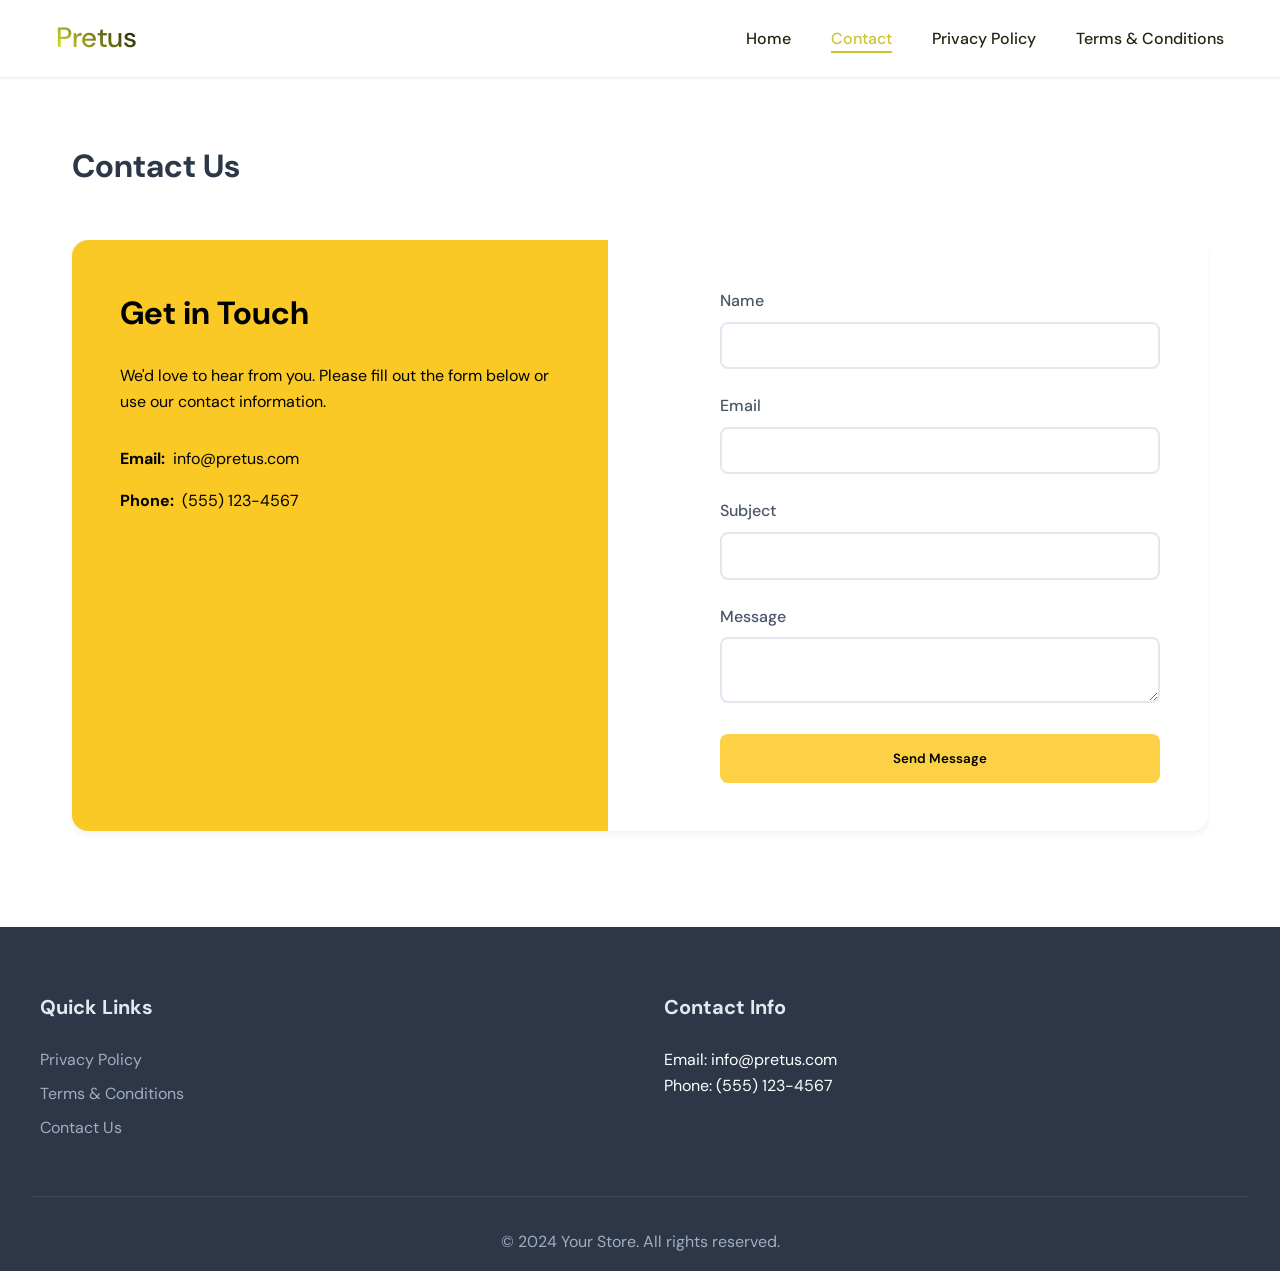
==== contact.html @ 559e8fcd "first commit" ====
<!DOCTYPE html>
<html lang="en">

<head>
    <meta charset="UTF-8">
    <meta name="viewport" content="width=device-width, initial-scale=1.0">
    <link href="https://fonts.googleapis.com/css2?family=DM+Sans:wght@400;500;700&display=swap" rel="stylesheet">
    <title>Contact Us - Pretus</title>
    <link rel="stylesheet" href="style.css">
    <link rel="icon" type="image/x-icon" href="/assests/favicon.png">
    <style>
        .gradient-text {
            background: linear-gradient(45deg, rgb(233, 239, 44), rgb(10, 10, 2));
            -webkit-background-clip: text;
            /* Clip the background to the text */
            -webkit-text-fill-color: transparent;
            /* Make the text transparent */
            background-clip: text;
            /* Standard property for modern browsers */
            text-fill-color: transparent;
            /* Standard property for modern browsers */
        }
    </style>
</head>

<body class="contact-page">
    <header>
        <nav>
            <div class="logo">
                <a href="index.html" class="gradient-text">Pretus</a> <!-- Make the logo text clickable -->
            </div>
            <ul>
                <li><a href="index.html" data-page="home-page">Home</a></li>
                <li><a href="contact.html" data-page="contact-page">Contact</a></li>
                <li><a href="privacy.html" data-page="privacy-page">Privacy Policy</a></li>
                <li><a href="terms.html" data-page="terms-page">Terms & Conditions</a></li>
            </ul>
        </nav>
    </header>

    <div class="contact-container">
        <h1>Contact Us</h1>
        <div class="contact-content">
            <div class="contact-info">
                <h2>Get in Touch</h2>
                <p>We'd love to hear from you. Please fill out the form below or use our contact information.</p>
                <div class="contact-details">
                    <p><strong>Email:</strong> info@pretus.com</p>
                    <p><strong>Phone:</strong> (555) 123-4567</p>
                </div>
            </div>
            <form class="contact-form">
                <div class="form-group">
                    <label for="name">Name</label>
                    <input type="text" id="name" name="name" required>
                </div>
                <div class="form-group">
                    <label for="email">Email</label>
                    <input type="email" id="email" name="email" required>
                </div>
                <div class="form-group">
                    <label for="subject">Subject</label>
                    <input type="text" id="subject" name="subject" required>
                </div>
                <div class="form-group">
                    <label for="message">Message</label>
                    <textarea id="message" name="message" required></textarea>
                </div>
                <button type="submit" class="submit-button">Send Message</button>
            </form>
        </div>
    </div>

    <footer>
        <div class="footer-content">
            <div class="footer-section">
                <h3>Quick Links</h3>
                <ul>
                    <li><a href="privacy.html">Privacy Policy</a></li>
                    <li><a href="terms.html">Terms & Conditions</a></li>
                    <li><a href="contact.html">Contact Us</a></li>
                </ul>
            </div>
            <div class="footer-section">
                <h3>Contact Info</h3>
                <p>Email: info@pretus.com</p>
                <p>Phone: (555) 123-4567</p>
            </div>
        </div>
        <div class="footer-bottom">
            <p>&copy; 2024 Your Store. All rights reserved.</p>
        </div>
    </footer>
    <script src="main.js"></script>
    <script>
        document.addEventListener('DOMContentLoaded', function () {
            // Get the current page's body class
            const currentPage = document.body.className;

            // Select all navigation links
            const navLinks = document.querySelectorAll('nav a');

            // Loop through the links and add the 'active' class to the matching link
            navLinks.forEach(link => {
                if (link.getAttribute('data-page') === currentPage) {
                    link.classList.add('active');
                }
            });
        });
    </script>
</body>

</html>
---- style.css ----
/* Reset and base styles */
* {
    margin: 0;
    padding: 0;
    box-sizing: border-box;
}

body {
    font-family: 'DM Sans', sans-serif;
    line-height: 1.6;
    color: #2d3748;
    background-color:rgb(255, 255, 255);
}

/* Header and Navigation */
header {
    background-color: rgba(255, 255, 255, 0.95);
    backdrop-filter: blur(10px);
    box-shadow: 0 1px 3px rgba(0,0,0,0.1);
    position: sticky;
    top: 0;
    z-index: 1000;
}

nav {
    max-width: 1200px;
    margin: 0 auto;
    padding: 1rem;
    display: flex;
    justify-content: space-between;
    align-items: center;
}

.logo {
    font-size: 1.75rem;
    font-weight: 700;
    background: linear-gradient(45deg,rgb(233, 239, 44),rgb(10, 10, 2));
    -webkit-background-clip: text;
    -webkit-text-fill-color: transparent;
    letter-spacing: -0.5px;
}

nav ul {
    display: flex;
    list-style: none;
    gap: 2.5rem;
}

nav a {
    text-decoration: none;
    color: rgb(39, 37, 18);
    font-weight: 500;
    transition: color 0.3s ease;
    position: relative;
}

nav a:hover {
    color:rgb(206, 196, 49);
}

nav a::after {
    content: '';
    position: absolute;
    width: 0;
    height: 2px;
    bottom: -4px;
    left: 0;
    background-color:rgb(206, 196, 49);
    transition: width 0.3s ease;
}

nav a:hover::after {
    width: 100%;
}

nav a.active {
    color: rgb(206, 196, 49);
}

nav a.active::after {
    width: 100%; /* Underline effect for active link */
}

/* Banner Slider */
/* Banner Slider */
.banner-slider {
    width: 100%;
    height: 500px;
    margin-bottom: 4rem;
}

.banner-slider .swiper-slide {
    position: relative;
    overflow: hidden;
}

.banner-slider .swiper-slide img {
    width: 100%;
    height: 100%;
    object-fit: cover;
    transform: scale(1.1);
    transition: transform 8s ease;
}

.banner-slider .swiper-slide-active img {
    transform: scale(1);
}

.banner-slider .swiper-slide::after {
    content: '';
    position: absolute;
    top: 0;
    left: 0;
    width: 100%;
    height: 100%;
    background: linear-gradient(to bottom, rgba(0, 0, 0, 0.6), rgba(0, 0, 0, 0.8)); /* Darker gradient */
    z-index: 1; /* Ensure it's above the image */
}

.banner-slider .slide-content {
    position: absolute;
    top: 50%;
    left: 50%;
    transform: translate(-50%, -50%);
    text-align: center;
    color: white;
    text-shadow: 2px 2px 4px rgba(0, 0, 0, 0.3);
    z-index: 2;
}

.banner-slider .slide-content h2 {
    font-size: 3.5rem; /* Default size for larger screens */
    font-weight: 700;
    margin-bottom: 1rem;
    background: linear-gradient(45deg, rgb(233, 239, 44), rgb(255, 255, 255)); /* Gradient background */
    -webkit-background-clip: text; /* Clip the background to the text */
    -webkit-text-fill-color: transparent; /* Make the text transparent */
    background-clip: text; /* Standard property for Firefox */
    text-fill-color: transparent; /* Standard property for Firefox */
    opacity: 0;
    transform: translateY(20px);
    animation: slideUp 0.8s forwards;
}

.banner-slider .slide-content p {
    font-size: 1.25rem; /* Default size for larger screens */
    background: linear-gradient(45deg, rgb(233, 239, 44), rgb(255, 255, 255)); /* Gradient background */
    -webkit-background-clip: text; /* Clip the background to the text */
    -webkit-text-fill-color: transparent; /* Make the text transparent */
    background-clip: text; /* Standard property for Firefox */
    text-fill-color: transparent; /* Standard property for Firefox */
    opacity: 0;
    transform: translateY(20px);
    animation: slideUp 0.8s 0.2s forwards;
}

@media (max-width: 768px) {
    .banner-slider .slide-content h2 {
        font-size: 2rem; /* Adjust for smaller tablets */
    }

    .banner-slider .slide-content p {
        font-size: 1rem; /* Adjust for smaller tablets */
    }
}

@media (max-width: 480px) {
    .banner-slider .slide-content h2 {
        font-size: 1.5rem; /* Adjust for mobile devices */
    }

    .banner-slider .slide-content p {
        font-size: 0.9rem; /* Adjust for mobile devices */
    }
}
.swiper-slide {
    position: relative;
    overflow: hidden;
}

.swiper-slide img {
    width: 100%;
    height: 100%;
    object-fit: cover;
    transform: scale(1.1);
    transition: transform 8s ease;
}

.swiper-slide-active img {
    transform: scale(1);
}

.slide-content {
    position: absolute;
    top: 50%;
    left: 50%;
    transform: translate(-50%, -50%);
    text-align: center;
    color: white;
    text-shadow: 2px 2px 4px rgba(0,0,0,0.3);
    z-index: 2;
}

.slide-content h2 {
    font-size: 3.5rem;
    font-weight: 700;
    margin-bottom: 1rem;
    background: linear-gradient(45deg, rgb(233, 239, 44), rgb(10, 10, 2)); /* Gradient background */
    -webkit-background-clip: text; /* Clip the background to the text */
    -webkit-text-fill-color: transparent; /* Make the text transparent */
    background-clip: text; /* Standard property for Firefox */
    text-fill-color: transparent; /* Standard property for Firefox */
    opacity: 0;
    transform: translateY(20px);
    animation: slideUp 0.8s forwards;
}

.slide-content p {
    font-size: 1.25rem;
    background: linear-gradient(45deg, rgb(233, 239, 44), rgb(10, 10, 2)); /* Gradient background */
    -webkit-background-clip: text; /* Clip the background to the text */
    -webkit-text-fill-color: transparent; /* Make the text transparent */
    background-clip: text; /* Standard property for Firefox */
    text-fill-color: transparent; /* Standard property for Firefox */
    opacity: 0;
    transform: translateY(20px);
    animation: slideUp 0.8s 0.2s forwards;
}
@keyframes slideUp {
    to {
        opacity: 1;
        transform: translateY(0);
    }
}

.swiper-slide::after {
    content: '';
    position: absolute;
    top: 0;
    left: 0;
    width: 100%;
    height: 100%;
    //background: linear-gradient(to bottom, rgba(0,0,0,0.2), rgba(0,0,0,0.5));
}

/* Features Section */
.features {
    padding: 6rem 2rem;
    background-color: white;
    position: relative;
    overflow: hidden;
}

.features::before {
    content: '';
    position: absolute;
    width: 1000px;
    height: 1000px;
    background: linear-gradient(90deg, rgba(248,249,246,1) 0%, rgba(239,252,0,1) 51%, rgba(252,209,69,1) 100%);
    border-radius: 50%;
    top: -500px;
    left: -500px;
    z-index: 1;
    opacity: 0.5;
}

.features h2 {
    text-align: center;
    margin-bottom: 3rem;
    font-size: 2.5rem;
    font-weight: 700;
    color: #2d3748;
    position: relative;
    z-index: 2;
}

.features-grid {
    display: grid;
    grid-template-columns: repeat(auto-fit, minmax(280px, 1fr));
    gap: 2.5rem;
    max-width: 1200px;
    margin: 0 auto;
    position: relative;
    z-index: 2;
}

.feature {
    text-align: center;
    padding: 2.5rem;
    background: white;
    border-radius: 16px;
    box-shadow: 0 4px 6px rgba(0,0,0,0.05);
    transition: transform 0.3s ease, box-shadow 0.3s ease;
    position: relative;
    overflow: hidden;
}

.feature:hover {
    transform: translateY(-5px);
    box-shadow: 0 8px 15px rgba(0,0,0,0.1);
}

.feature::before {
    content: '';
    position: absolute;
    top: 0;
    left: 0;
    width: 100%;
    height: 4px;
    background: linear-gradient(45deg, #3182ce, #4299e1);
    transform: scaleX(0);
    transform-origin: left;
    transition: transform 0.3s ease;
}

.feature:hover::before {
    transform: scaleX(1);
}

.feature .icon {
    font-size: 3rem;
    margin-bottom: 1.5rem;
    display: inline-block;
    padding: 1rem;
    background: #ebf8ff;
    border-radius: 12px;
    color: #3182ce;
}

.feature h3 {
    font-size: 1.5rem;
    margin-bottom: 1rem;
    color: #2d3748;
}

/* Products Section */
.products {
    padding: 6rem 2rem;
    background: linear-gradient(to bottom, #f7fafc, white);
}

.products h2 {
    text-align: center;
    margin-bottom: 3rem;
    font-size: 2.5rem;
    font-weight: 700;
    background: linear-gradient(45deg, rgb(233, 239, 44), rgb(10, 10, 2)); /* Gradient background */
    -webkit-background-clip: text; /* Clip the background to the text */
    -webkit-text-fill-color: transparent; /* Make the text transparent */
    background-clip: text; /* Standard property for Firefox */
    text-fill-color: transparent; /* Standard property for Firefox */
}
/* Add these styles to your existing style.css file */

/* Rich Text Section */
.rich-text {
    text-align: center; /* Center-align text */
    padding: 0rem 2rem 6rem 2rem; /* Add padding for spacing */
    background-color: white; /* Match the background */
    max-width: 1200px; /* Limit width for better readability */
    margin: 0 auto; /* Center the section horizontally */
}

.rich-text h2 {
    font-size: 2.5rem; /* Large heading size */
    font-weight: 700; /* Bold heading */
    background: linear-gradient(45deg, rgb(233, 239, 44), rgb(10, 10, 2)); /* Gradient background */
    -webkit-background-clip: text; /* Clip the background to the text */
    -webkit-text-fill-color: transparent; /* Make the text transparent */
    margin-bottom: 1.5rem; /* Spacing below heading */
}

.rich-text .content {
    font-size: 1.1rem; /* Comfortable reading size */
    line-height: 1.8; /* Improve readability */
    color: #4a5568; /* Slightly lighter text color */
}

/* Responsive Design */
@media (max-width: 768px) {
    .rich-text {
        padding: 4rem 1.5rem; /* Reduce padding on smaller screens */
    }

    .rich-text h2 {
        font-size: 2rem; /* Smaller heading on mobile */
    }

    .rich-text .content {
        font-size: 1rem; /* Smaller text on mobile */
    }
}

@media (max-width: 480px) {
    .rich-text {
        padding: 3rem 1rem; /* Further reduce padding on very small screens */
    }

    .rich-text h2 {
        font-size: 1.75rem; /* Even smaller heading */
    }
    .rich-text p {
        font-size: 0.75rem;
    }
}

/* Enhanced Thank You Page Styles */
.order-details {
    margin: 2rem 0;
    padding: 1.5rem;
    background: #f7fafc;
    border-radius: 12px;
    display: flex;
    flex-direction: column;
    align-items: center;
    gap: 1rem;
}

.order-details .product-thumbnail {
    width: 120px;
    height: 120px;
    object-fit: cover;
    border-radius: 8px;
    box-shadow: 0 2px 4px rgba(0,0,0,0.1);
}

.order-details h2 {
    color: #2d3748;
    font-size: 1.5rem;
    margin: 0;
}

.confirmation-message {
    text-align: left;
    margin: 2rem 0;
}

.message-primary {
    font-size: 1.2rem;
    color: #2d3748;
    margin-bottom: 1rem;
    font-weight: 500;
}

.order-number {
    font-size: 1.1rem;
    color: #3182ce;
    font-weight: 600;
    margin-bottom: 1rem;
}

.message-secondary {
    color: #4a5568;
    line-height: 1.6;
    margin-bottom: 2rem;
}

.next-steps {
    background: #ebf8ff;
    padding: 1.5rem;
    border-radius: 8px;
    margin-bottom: 2rem;
}

.next-steps h3 {
    color: #2c5282;
    margin-bottom: 1rem;
    font-size: 1.1rem;
}

.next-steps ul {
    list-style: none;
    padding: 0;
}

.next-steps li {
    margin-bottom: 0.5rem;
    padding-left: 1.5rem;
    position: relative;
    color: #4a5568;
}

.next-steps li::before {
    content: '→';
    position: absolute;
    left: 0;
    color: #3182ce;
}

.cta-buttons {
    display: flex;
    gap: 1rem;
    justify-content: center;
    margin-bottom: 2rem;
}

.button.primary {
    background: #3182ce;
}

.button.secondary {
    background: #4a5568;
}

.support-info {
    border-top: 1px solid #e2e8f0;
    padding-top: 1.5rem;
    color: #718096;
    font-size: 0.9rem;
}

@keyframes slideIn {
    from {
        opacity: 0;
        transform: translateY(20px);
    }
    to {
        opacity: 1;
        transform: translateY(0);
    }
}

.thankyou-content > * {
    animation: slideIn 0.5s ease forwards;
}

.thankyou-content > *:nth-child(2) { animation-delay: 0.1s; }
.thankyou-content > *:nth-child(3) { animation-delay: 0.2s; }
.thankyou-content > *:nth-child(4) { animation-delay: 0.3s; }
.thankyou-content > *:nth-child(5) { animation-delay: 0.4s; }
.product-grid {
    display: grid;
    grid-template-columns: repeat(auto-fit, minmax(300px, 1fr));
    gap: 2.5rem;
    max-width: 1200px;
    margin: 0 auto;
}

/* Product Card */
.product-card {
    background: white;
    border-radius: 16px;
    box-shadow: 0 4px 6px rgba(0,0,0,0.05);
    overflow: hidden;
    transition: transform 0.3s ease, box-shadow 0.3s ease;
    cursor: pointer;
    position: relative;
    display: flex; /* Add flexbox */
    flex-direction: column; /* Stack content vertically */
    align-items: center; /* Center content horizontally */
    text-align: center; /* Center text */
}

.product-card:hover {
    transform: translateY(-5px);
    box-shadow: 0 8px 15px rgba(0,0,0,0.1);
}

.product-card img {
    width: 100%;
    height: 300px;
    object-fit: cover;
    transition: transform 0.3s ease;
}

.product-card:hover img {
    transform: scale(1.05);
}

.product-card h3 {
    padding: 1.5rem 1.5rem 0.5rem;
    margin: 0;
    font-size: 1.25rem;
    color: #2d3748;
}

.product-card p {
    padding: 0 1.5rem 1.5rem;
    color:rgb(168, 173, 6);
    font-weight: 600;
    font-size: 1.25rem;
}

.product-card button {
    width: 100%;
    padding: 1rem;
    background: linear-gradient(45deg, rgb(238, 241, 141), rgb(255, 255, 255)); /* Apply gradient */
    color: rgb(111, 111, 110);
    border: none;
    font-weight: 600;
    cursor: pointer;
    transition: all 0.3s ease; /* Transition for smooth hover effect */
    position: relative;
    overflow: hidden;
}

.product-card button:hover {
    background: linear-gradient(45deg, rgb(255, 255, 255), rgb(238, 241, 141)); /* Keep gradient on hover */
    transform: translateY(-2px); /* Add a slight lift effect */
    box-shadow: 0 4px 8px rgba(0, 0, 0, 0.2); /* Add shadow for depth */
}

/* Product Detail Page */
.product-detail {
    max-width: 1200px;
    margin: 4rem auto;
    padding: 0 2rem;
    display: grid;
    grid-template-columns: 1fr 1fr;
    gap: 4rem;
}

.product-images {
    display: flex;
    flex-direction: column;
    gap: 1.5rem;
}

.main-image {
    width: 100%;
    height: auto;
    border-radius: 16px;
    box-shadow: 0 4px 6px rgba(0,0,0,0.05);
}

.thumbnail-images {
    display: flex;
    gap: 1rem;
}

.thumbnail-images img {
    width: 80px;
    height: 80px;
    object-fit: cover;
    border-radius: 8px;
    cursor: pointer;
    transition: transform 0.3s ease;
    box-shadow: 0 2px 4px rgba(0,0,0,0.05);
}

.thumbnail-images img:hover {
    transform: scale(1.1);
}

.product-info {
    padding: 2rem;
}

.product-info h1 {
    font-size: 2.5rem;
    margin-bottom: 1rem;
    color: #2d3748;
}

.price {
    font-size: 2rem;
    color: rgb(168, 173, 6);
    margin-bottom: 1.5rem;
    font-weight: 600;
}

.description {
    color: #4a5568;
    margin-bottom: 2rem;
    font-size: 1.1rem;
    line-height: 1.8;
}

.buy-now {
    display: inline-block;
    padding: 1rem 3rem;
    background: #3182ce;
    color: white;
    border: none;
    border-radius: 8px;
    cursor: pointer;
    font-size: 1.1rem;
    font-weight: 600;
    transition: all 0.3s ease;
}

.buy-now:hover {
    background: #2c5282;
    transform: translateY(-2px);
    box-shadow: 0 4px 6px rgba(0,0,0,0.1);
}

/* Product Tabs */
.product-tabs {
    max-width: 1200px;
    margin: 4rem auto;
    padding: 0 2rem;
}

.tab-buttons {
    display: flex;
    gap: 1rem;
    margin-bottom: 1.5rem;
    border-bottom: 2px solid #e2e8f0;
    padding-bottom: 1rem;
}

.tab-button {
    padding: 0.8rem 1.5rem;
    border: none;
    background: none;
    cursor: pointer;
    font-weight: 500;
    color: #4a5568;
    transition: all 0.3s ease;
    position: relative;
}

.tab-button::after {
    content: '';
    position: absolute;
    bottom: -1rem;
    left: 0;
    width: 100%;
    height: 2px;
    background: #3182ce;
    transform: scaleX(0);
    transition: transform 0.3s ease;
}

.tab-button:hover {
    color: #3182ce;
}

.tab-button.active {
    color: #3182ce;
}

.tab-button.active::after {
    transform: scaleX(1);
}

.tab-panel {
    display: none;
    padding: 2rem;
    background: white;
    border-radius: 12px;
    box-shadow: 0 4px 6px rgba(0,0,0,0.05);
}

.tab-panel.active {
    display: block;
    animation: fadeIn 0.5s ease;
}

@keyframes fadeIn {
    from {
        opacity: 0;
        transform: translateY(10px);
    }
    to {
        opacity: 1;
        transform: translateY(0);
    }
}

/* Contact Page */
.contact-container {
    max-width: 1200px;
    margin: 4rem auto;
    padding: 0 2rem;
}

.contact-content {
    display: grid;
    grid-template-columns: 1fr 1fr;
    gap: 4rem;
    margin-top: 3rem;
    background: white;
    border-radius: 16px;
    box-shadow: 0 4px 6px rgba(0,0,0,0.05);
    overflow: hidden;
}

.contact-info {
    padding: 3rem;
    background: hsl(46, 95.50%, 56.50%);
    color: white;
}

.contact-info h2 {
    color: black;
    font-size: 2rem;
    margin-bottom: 1.5rem;
}

.contact-info p {
    color: black;
}

.contact-details {
    margin-top: 2rem;
}

.contact-details p {
    margin-bottom: 1rem;
    display: flex;
    align-items: center;
    gap: 0.5rem;
    color: black;
}

.contact-form {
    padding: 3rem;
}

.form-group {
    margin-bottom: 1.5rem;
}

.form-group label {
    display: block;
    margin-bottom: 0.5rem;
    color: #4a5568;
    font-weight: 500;
}

.form-group input,
.form-group textarea {
    width: 100%;
    padding: 0.8rem;
    border: 2px solid #e2e8f0;
    border-radius: 8px;
    transition: border-color 0.3s ease;
    font-size: 1rem;
}

.form-group input:focus,
.form-group textarea:focus {
    outline: none;
    border-color: #3182ce;
}

.submit-button {
    width: 100%;
    padding: 1rem;
    background: rgba(252,209,69,1);
    font-family: 'DM Sans', sans-serif;
    color: black;
    border: none;
    border-radius: 8px;
    font-weight: 600;
    cursor: pointer;
    transition: all 0.3s ease;
}

.submit-button:hover {
    background: rgb(0, 0, 0);
    transform: translateY(-2px);
    color: white;
}

/* Thank You Page */
.thankyou-container {
    min-height: 70vh;
    display: flex;
    align-items: center;
    justify-content: center;
    padding: 2rem;
    background: linear-gradient(135deg, #ebf8ff 0%, #fff 100%);
}

.thankyou-content {
    text-align: center;
    max-width: 600px;
    background: white;
    padding: 3rem;
    border-radius: 16px;
    box-shadow: 0 4px 6px rgba(0,0,0,0.05);
}

.checkmark {
    font-size: 5rem;
    color: #48bb78;
    margin: 2rem 0;
    animation: scaleIn 0.5s ease;
}

@keyframes scaleIn {
    from {
        transform: scale(0);
    }
    to {
        transform: scale(1);
    }
}

.button {
    display: inline-block;
    padding: 1rem 2rem;
    background: #3182ce;
    color: white;
    text-decoration: none;
    border-radius: 8px;
    margin-top: 2rem;
    font-weight: 600;
    transition: all 0.3s ease;
}

.button:hover {
    background: #2c5282;
    transform: translateY(-2px);
}

/* Footer */
footer {
    background: #2d3748;
    color: white;
    padding: 4rem 2rem 1rem;
    margin-top: 6rem;
}

.footer-content {
    max-width: 1200px;
    margin: 0 auto;
    display: grid;
    grid-template-columns: repeat(auto-fit, minmax(250px, 1fr));
    gap: 3rem;
}

.footer-section h3 {
    color: #e2e8f0;
    margin-bottom: 1.5rem;
    font-size: 1.25rem;
}

.footer-section ul {
    list-style: none;
}

.footer-section a {
    color: #a0aec0;
    text-decoration: none;
    transition: color 0.3s ease;
    display: inline-block;
    margin-bottom: 0.5rem;
}

.footer-section a:hover {
    color: white;
}

.footer-bottom {
    text-align: center;
    margin-top: 3rem;
    padding-top: 2rem;
    border-top: 1px solid rgba(255,255,255,0.1);
    color: #a0aec0;
}

/* Responsive Design */
@media (max-width: 768px) {
    .product-detail,
    .contact-content {
        grid-template-columns: 1fr;
    }

    nav ul {
        gap: 1.5rem;
    }

    .banner-slider {
        height: 400px;
    }

    .slide-content h2 {
        font-size: 2.5rem;
    }

    .features-grid,
    .product-grid {
        grid-template-columns: 1fr;
    }
}

@media (max-width: 480px) {
    nav {
        flex-direction: column;
        gap: 1rem;
    }

    nav ul {
        flex-wrap: wrap;
        justify-content: center;
    }

    .slide-content h2 {
        font-size: 2rem;
    }
}
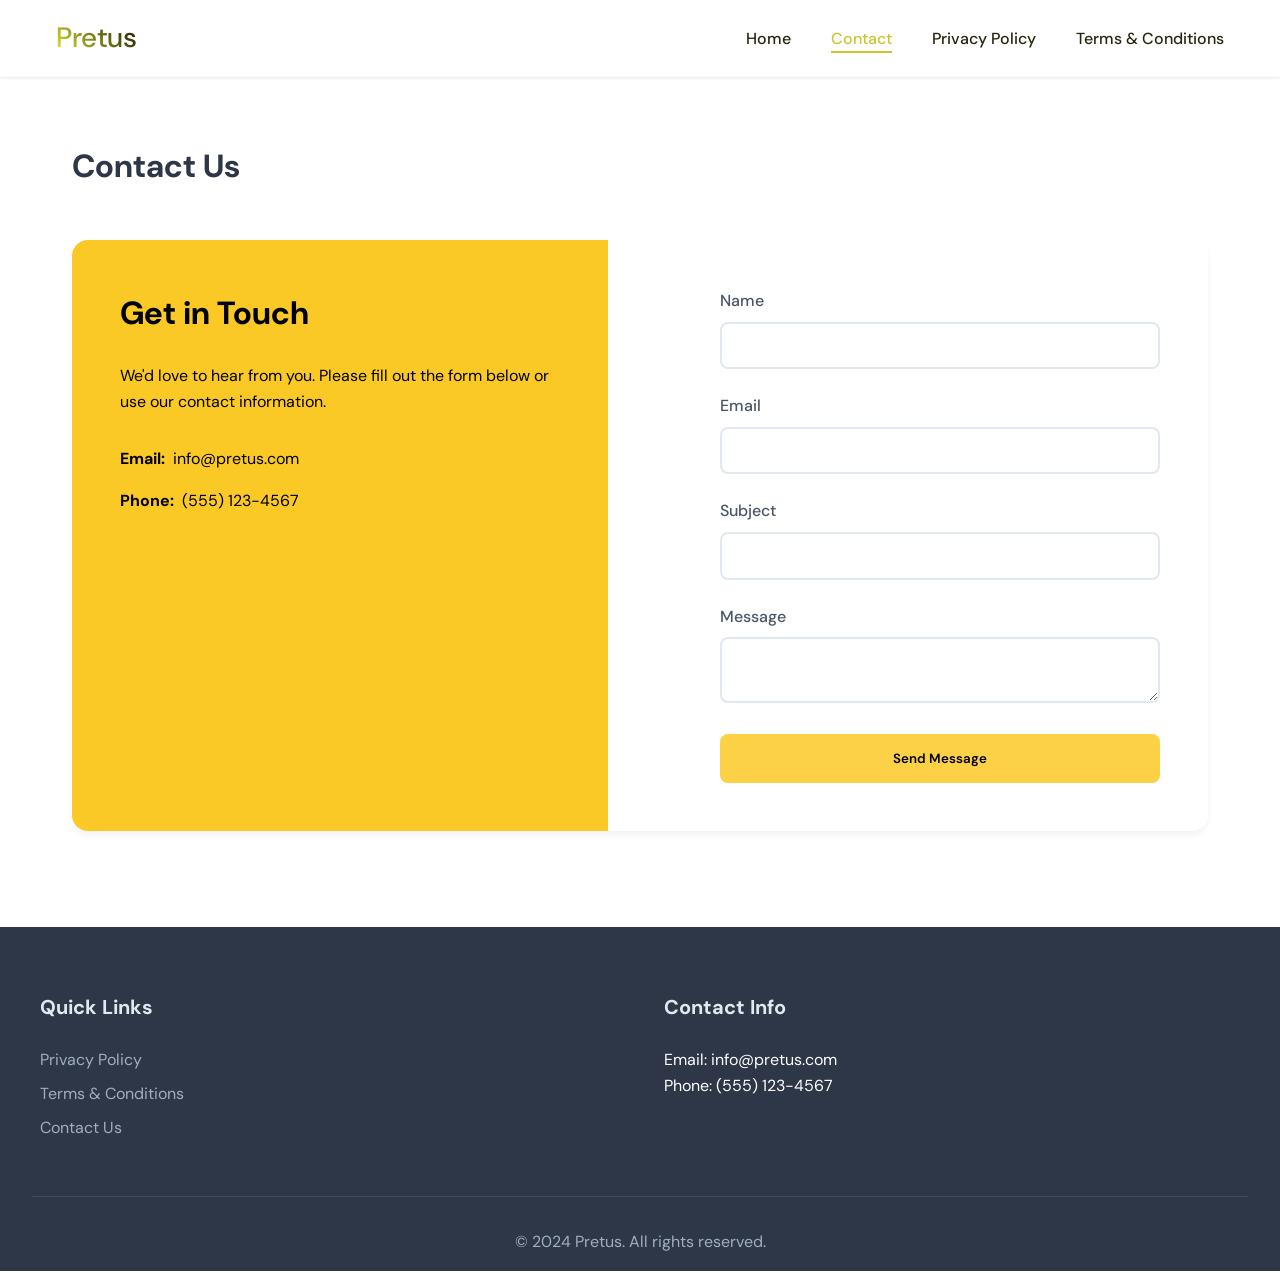
==== commit 3764f30a: "third commit" ====
--- a/contact.html
+++ b/contact.html
@@ -88,7 +88,7 @@
             </div>
         </div>
         <div class="footer-bottom">
-            <p>&copy; 2024 Your Store. All rights reserved.</p>
+            <p>&copy; 2024 Pretus. All rights reserved.</p>
         </div>
     </footer>
     <script src="main.js"></script>
